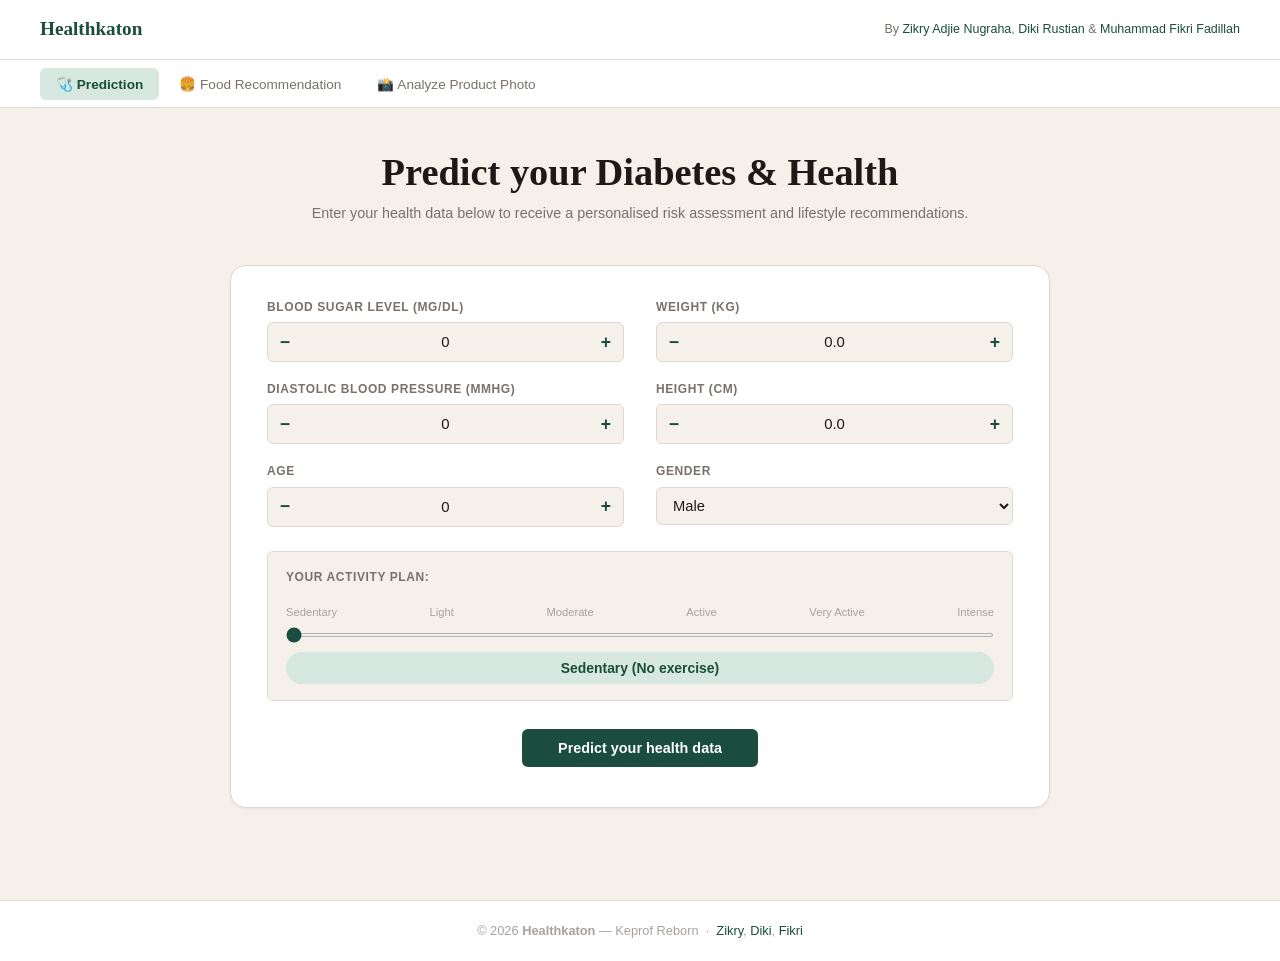
==== website/index.html @ 46f8b581 "add html website visualization" ====
<!DOCTYPE html>
<html lang="en">
<head>
  <meta charset="UTF-8" />
  <meta name="viewport" content="width=device-width, initial-scale=1.0" />
  <title>Diabetes &amp; Health Analysis</title>
  <link rel="stylesheet" href="styles.css" />
</head>
<body>

  <!-- ═══════════════════════════  HEADER  ══════════════════════════════ -->
  <header class="app-header">
    <a class="header-logo" href="#">Health<span>katon</span></a>
    <p class="header-subtitle">
      By
      <a href="https://www.linkedin.com/in/nugrahazikry" target="_blank">Zikry Adjie Nugraha</a>,
      <a href="https://www.linkedin.com/in/diki-rustian/" target="_blank">Diki Rustian</a> &amp;
      <a href="https://www.linkedin.com/in/mff/" target="_blank">Muhammad Fikri Fadillah</a>
    </p>
  </header>

  <!-- ═══════════════════════════  NAV  ════════════════════════════════ -->
  <nav class="page-nav">
    <button class="nav-btn active" data-page="prediction">🩺 Prediction</button>
    <button class="nav-btn" data-page="recommendation">🍔 Food Recommendation</button>
    <button class="nav-btn" data-page="upload">📸 Analyze Product Photo</button>
  </nav>

  <main class="container">

    <!-- ═══════════════════  PAGE 1 – PREDICTION  ══════════════════════ -->
    <section id="page-prediction" class="page active">

      <div class="page-hero">
        <h2>Predict your Diabetes &amp; Health</h2>
        <p class="page-hero-sub">Enter your health data below to receive a personalised risk assessment and lifestyle recommendations.</p>
      </div>

      <form id="predict-form" novalidate>
      <div class="form-card">
        <div class="form-grid">
          <!-- Column 1 -->
          <div class="form-col">
            <div class="form-group">
              <label for="glucose">Blood Sugar Level (mg/dL)</label>
              <div class="number-input-wrapper">
                <button type="button" class="stepper dec" data-target="glucose">−</button>
                <input type="number" id="glucose" name="glucose" min="0" max="200" value="0" />
                <button type="button" class="stepper inc" data-target="glucose">+</button>
              </div>
            </div>
            <div class="form-group">
              <label for="bloodpressure">Diastolic Blood Pressure (mmHg)</label>
              <div class="number-input-wrapper">
                <button type="button" class="stepper dec" data-target="bloodpressure">−</button>
                <input type="number" id="bloodpressure" name="bloodpressure" min="0" max="200" value="0" />
                <button type="button" class="stepper inc" data-target="bloodpressure">+</button>
              </div>
            </div>
            <div class="form-group">
              <label for="age">Age</label>
              <div class="number-input-wrapper">
                <button type="button" class="stepper dec" data-target="age">−</button>
                <input type="number" id="age" name="age" min="0" max="100" value="0" />
                <button type="button" class="stepper inc" data-target="age">+</button>
              </div>
            </div>
          </div>

          <!-- Column 2 -->
          <div class="form-col">
            <div class="form-group">
              <label for="weight">Weight (kg)</label>
              <div class="number-input-wrapper">
                <button type="button" class="stepper dec" data-target="weight" data-step="0.1">−</button>
                <input type="number" id="weight" name="weight" min="0" max="200" step="0.1" value="0.0" />
                <button type="button" class="stepper inc" data-target="weight" data-step="0.1">+</button>
              </div>
            </div>
            <div class="form-group">
              <label for="height">Height (cm)</label>
              <div class="number-input-wrapper">
                <button type="button" class="stepper dec" data-target="height" data-step="0.1">−</button>
                <input type="number" id="height" name="height" min="0" max="250" step="0.1" value="0.0" />
                <button type="button" class="stepper inc" data-target="height" data-step="0.1">+</button>
              </div>
            </div>
            <div class="form-group">
              <label for="gender">Gender</label>
              <select id="gender" name="gender" class="select-input">
                <option value="Male">Male</option>
                <option value="Female">Female</option>
              </select>
            </div>
          </div>
        </div>

        <!-- Activity Slider -->
        <div class="form-group activity-group">
          <h4>Your activity plan:</h4>
          <div class="activity-slider-labels">
            <span>Sedentary</span>
            <span>Light</span>
            <span>Moderate</span>
            <span>Active</span>
            <span>Very Active</span>
            <span>Intense</span>
          </div>
          <input type="range" id="activity" name="activity" min="0" max="5" value="0" class="activity-slider" />
          <div class="activity-display" id="activity-display">Sedentary (No exercise)</div>
        </div>

        <div class="btn-center">
          <button type="submit" class="btn-primary" id="predict-btn">
            <span class="btn-text">Predict your health data</span>
            <span class="btn-spinner hidden">⏳ Analyzing…</span>
          </button>
        </div>
      </form>

      <!-- ── Results ────────────────────────────────────────────────── -->
      <div id="prediction-results" class="hidden">

        <div id="diabetes-status-box" class="status-box"></div>

        <h3>Your health information:</h3>

        <div class="cards-row-2">
          <div class="metric-card" id="bmi-card"></div>
          <div class="metric-card" id="bmr-card"></div>
        </div>

        <div class="cards-row-3">
          <div class="metric-card" id="breakfast-cal-card"></div>
          <div class="metric-card" id="lunch-cal-card"></div>
          <div class="metric-card" id="dinner-cal-card"></div>
        </div>

        <div id="bmi-category-badge" class="bmi-badge"></div>

        <h3>Your health details:</h3>
        <div class="table-wrapper" id="health-details-table"></div>

        <h3>Healthy lifestyle recommendations:</h3>
        <div id="lifestyle-advice" class="advice-list"></div>

        <h3>Your health conclusion:</h3>
        <div id="conclusion-box" class="conclusion-box"></div>

        <!-- Navigation -->
        <h3>Choose page:</h3>
        <div class="nav-buttons-row">
          <button class="nav-page-btn" onclick="switchPage('recommendation')">🍔 Food recommendation</button>
          <button class="nav-page-btn" onclick="switchPage('upload')">📸 Analyze product photo</button>
        </div>
      </div>
    </section>

    <!-- ════════════════  PAGE 2 – FOOD RECOMMENDATION  ═══════════════ -->
    <section id="page-recommendation" class="page">

      <div class="page-title-banner">
        <h1>Food Recommendations for You</h1>
        <p class="sub">Personalised meal suggestions based on your health profile.</p>
      </div>

      <h3>Your health data:</h3>
      <div id="rec-health-cards" class="health-cards-area"></div>

      <h3>Recommended food list:</h3>
      <div id="food-grid" class="food-grid"></div>

      <h3>Choose your meal:</h3>
      <div class="meal-select-grid">
        <div class="form-group">
          <label>Choose your breakfast:</label>
          <select id="sel-breakfast" class="select-input"></select>
        </div>
        <div class="form-group">
          <label>Choose your lunch:</label>
          <select id="sel-lunch" class="select-input"></select>
        </div>
        <div class="form-group">
          <label>Choose your dinner:</label>
          <select id="sel-dinner" class="select-input"></select>
        </div>
      </div>

      <div class="btn-center">
        <button class="btn-primary" id="check-nutrition-btn">
          <span class="btn-text">Check nutrition information</span>
          <span class="btn-spinner hidden">⏳ Analyzing…</span>
        </button>
      </div>

      <div id="food-analysis-results" class="hidden">
        <h3>Your meal nutrition information:</h3>

        <div class="meal-expander" data-meal="breakfast">
          <div class="expander-header" onclick="toggleExpander(this)">
            <span>🌅 Breakfast menu</span><span class="chevron">▼</span>
          </div>
          <div class="expander-body">
            <div id="breakfast-meal-title" class="meal-title"></div>
            <div id="breakfast-meal-table" class="table-wrapper"></div>
          </div>
        </div>

        <div class="meal-expander" data-meal="lunch">
          <div class="expander-header" onclick="toggleExpander(this)">
            <span>🌤️ Lunch menu</span><span class="chevron">▼</span>
          </div>
          <div class="expander-body">
            <div id="lunch-meal-title" class="meal-title"></div>
            <div id="lunch-meal-table" class="table-wrapper"></div>
          </div>
        </div>

        <div class="meal-expander" data-meal="dinner">
          <div class="expander-header" onclick="toggleExpander(this)">
            <span>🌙 Dinner menu</span><span class="chevron">▼</span>
          </div>
          <div class="expander-body">
            <div id="dinner-meal-title" class="meal-title"></div>
            <div id="dinner-meal-table" class="table-wrapper"></div>
          </div>
        </div>

        <h3>Your food selection conclusion:</h3>
        <div id="food-conclusion-box" class="conclusion-box green"></div>
      </div>

      <h3>Choose page:</h3>
      <div class="nav-buttons-row">
        <button class="nav-page-btn" onclick="switchPage('prediction')">🩺 Back to health page</button>
        <button class="nav-page-btn" onclick="switchPage('upload')">📸 Analyze product photo</button>
      </div>
    </section>

    <!-- ══════════════════  PAGE 3 – UPLOAD FILE  ══════════════════════ -->
    <section id="page-upload" class="page">

      <div class="page-title-banner upload-banner">
        <h2>Food Composition Photo Analysis</h2>
        <p class="sub">Upload a product label photo for AI-powered nutritional analysis.</p>
      </div>

      <h3>Your health data:</h3>
      <div id="upload-health-cards" class="health-cards-area"></div>

      <h3>Upload Product Composition Photo</h3>
      <div class="upload-zone" id="upload-zone">
        <input type="file" id="file-input" accept=".jpg,.jpeg,.png" />
        <label for="file-input" class="upload-label">
          <div class="upload-icon">📂</div>
          <p>Click to choose an image or drag &amp; drop here</p>
          <p class="upload-hint">Supports: JPG, JPEG, PNG</p>
        </label>
        <div id="upload-preview" class="upload-preview hidden">
          <img id="preview-img" src="" alt="Preview" />
          <p id="preview-filename" class="preview-filename"></p>
        </div>
      </div>

      <div class="btn-center" style="margin-top:20px;">
        <button class="btn-primary" id="analyse-image-btn">
          <span class="btn-text">Analyze product image</span>
          <span class="btn-spinner hidden">⏳ Processing…</span>
        </button>
      </div>

      <!-- Note about backend -->
      <div class="info-box" id="upload-info">
        ℹ️ Upload an image to analyze nutritional composition. (AI/OCR backend required for live analysis — results below are demonstrative.)
      </div>

      <div id="image-analysis-results" class="hidden">
        <div id="uploaded-img-display"></div>

        <div id="product-type-banner" class="product-banner"></div>

        <h3>Nutritional Content:</h3>
        <div id="nutritional-content-table" class="table-wrapper"></div>

        <h3>Is the product recommended?</h3>
        <div id="product-recommendation-box" class="status-box"></div>

        <h3>Detailed reasons:</h3>
        <div id="detailed-reasons" class="advice-list"></div>

        <h3>Nutrition information:</h3>
        <div id="nutrition-info-table" class="table-wrapper"></div>

        <h3>Product information conclusion:</h3>
        <div id="image-conclusion-box" class="conclusion-box"></div>
      </div>

      <h3>Choose page:</h3>
      <div class="nav-buttons-row">
        <button class="nav-page-btn" onclick="switchPage('prediction')">🩺 Back to health page</button>
        <button class="nav-page-btn" onclick="switchPage('recommendation')">🍔 Food recommendation</button>
      </div>
    </section>

  </main>

  <footer class="app-footer">
    <p>&copy; 2026 <strong>Healthkaton</strong> — Keprof Reborn &nbsp;·&nbsp;
      <a href="https://www.linkedin.com/in/nugrahazikry" target="_blank">Zikry</a>,
      <a href="https://www.linkedin.com/in/diki-rustian/" target="_blank">Diki</a>,
      <a href="https://www.linkedin.com/in/mff/" target="_blank">Fikri</a>
    </p>
  </footer>

  <script src="app.js"></script>
</body>
</html>
---- website/styles.css ----
﻿/* â•â•â•â•â•â•â•â•â•â•â•â•â•â•â•â•â•â•â•â•â•â•â•â•â•â•â•â•â•â•â•â•â•â•â•â•â•â•â•â•â•â•â•â•â•â•â•â•â•â•â•â•â•â•â•â•â•â•â•â•â•â•â•â•â•â•â•â•â•â•â•
   Healthkaton â€” Minimal Professional Stylesheet
   Palette: warm cream background Â· dark teal accents Â· serif headings
   â•â•â•â•â•â•â•â•â•â•â•â•â•â•â•â•â•â•â•â•â•â•â•â•â•â•â•â•â•â•â•â•â•â•â•â•â•â•â•â•â•â•â•â•â•â•â•â•â•â•â•â•â•â•â•â•â•â•â•â•â•â•â•â•â•â•â•â•â•â•â• */

*, *::before, *::after { box-sizing: border-box; margin: 0; padding: 0; }

@import url('https://fonts.googleapis.com/css2?family=Playfair+Display:ital,wght@0,400;0,600;0,700;1,400&family=Inter:wght@300;400;500;600&display=swap');

:root {
  --bg:        #f5f0ea;
  --surface:   #ffffff;
  --border:    #e0d8cf;
  --teal:      #1a4d3e;
  --teal-mid:  #2d6a4f;
  --teal-lt:   #d6e8df;
  --red-soft:  #c1440e;
  --amber:     #b45309;
  --green-soft:#15803d;
  --text:      #1c1917;
  --muted:     #78716c;
  --subtle:    #a8a29e;
  --radius-sm: 6px;
  --radius:    10px;
  --radius-lg: 16px;
  --shadow-xs: 0 1px 3px rgba(0,0,0,.06);
  --shadow-sm: 0 2px 8px rgba(0,0,0,.08);
  --shadow:    0 4px 20px rgba(0,0,0,.10);
}

html { scroll-behavior: smooth; }

body {
  font-family: 'Inter', sans-serif;
  background: var(--bg);
  color: var(--text);
  min-height: 100vh;
  display: flex;
  flex-direction: column;
  font-size: 15px;
  line-height: 1.6;
}

h1, h2 { font-family: 'Playfair Display', Georgia, serif; font-weight: 700; line-height: 1.25; }
h3, h4, h5 { font-weight: 600; }

/* â”€â”€â”€ Header â”€â”€â”€â”€â”€â”€â”€â”€â”€â”€â”€â”€â”€â”€â”€â”€â”€â”€â”€â”€â”€â”€â”€â”€â”€â”€â”€â”€â”€â”€â”€â”€â”€â”€â”€â”€â”€â”€â”€â”€â”€â”€â”€â”€â”€â”€â”€â”€â”€â”€â”€â”€â”€â”€â”€â”€â”€â”€ */
.app-header {
  background: var(--surface);
  border-bottom: 1px solid var(--border);
  padding: 0 40px;
  display: flex;
  align-items: center;
  justify-content: space-between;
  height: 60px;
  position: sticky;
  top: 0;
  z-index: 200;
}
.header-logo {
  font-family: 'Playfair Display', serif;
  font-size: 1.2rem;
  font-weight: 700;
  color: var(--teal);
  text-decoration: none;
}
.header-subtitle {
  font-size: .78rem;
  color: var(--muted);
}
.header-subtitle a { color: var(--teal); text-decoration: none; }
.header-subtitle a:hover { text-decoration: underline; }

/* â”€â”€â”€ Navigation â”€â”€â”€â”€â”€â”€â”€â”€â”€â”€â”€â”€â”€â”€â”€â”€â”€â”€â”€â”€â”€â”€â”€â”€â”€â”€â”€â”€â”€â”€â”€â”€â”€â”€â”€â”€â”€â”€â”€â”€â”€â”€â”€â”€â”€â”€â”€â”€â”€â”€â”€â”€â”€â”€ */
.page-nav {
  background: var(--surface);
  border-bottom: 1px solid var(--border);
  padding: 0 40px;
  display: flex;
  align-items: center;
  gap: 4px;
  height: 48px;
  position: sticky;
  top: 60px;
  z-index: 100;
}
.nav-btn {
  background: none;
  border: none;
  color: var(--muted);
  padding: 8px 16px;
  border-radius: var(--radius-sm);
  font-size: .85rem;
  font-weight: 500;
  cursor: pointer;
  transition: color .15s, background .15s;
  white-space: nowrap;
  font-family: 'Inter', sans-serif;
}
.nav-btn:hover  { color: var(--text); background: var(--bg); }
.nav-btn.active { color: var(--teal); font-weight: 600; background: var(--teal-lt); }

@media(max-width:600px){
  .app-header { padding: 0 16px; height: auto; padding-top: 10px; padding-bottom: 10px; flex-direction: column; align-items: flex-start; gap: 4px; }
  .page-nav   { padding: 0 8px; overflow-x: auto; top: 0; height: auto; padding-top: 6px; padding-bottom: 6px; }
}

/* â”€â”€â”€ Main container â”€â”€â”€â”€â”€â”€â”€â”€â”€â”€â”€â”€â”€â”€â”€â”€â”€â”€â”€â”€â”€â”€â”€â”€â”€â”€â”€â”€â”€â”€â”€â”€â”€â”€â”€â”€â”€â”€â”€â”€â”€â”€â”€â”€â”€â”€â”€â”€â”€â”€ */
.container {
  max-width: 860px;
  margin: 0 auto;
  padding: 40px 20px 60px;
  flex: 1;
  width: 100%;
}

/* â”€â”€â”€ Pages â”€â”€â”€â”€â”€â”€â”€â”€â”€â”€â”€â”€â”€â”€â”€â”€â”€â”€â”€â”€â”€â”€â”€â”€â”€â”€â”€â”€â”€â”€â”€â”€â”€â”€â”€â”€â”€â”€â”€â”€â”€â”€â”€â”€â”€â”€â”€â”€â”€â”€â”€â”€â”€â”€â”€â”€â”€â”€â”€ */
.page        { display: none; }
.page.active { display: block; }

/* â”€â”€â”€ Page hero â”€â”€â”€â”€â”€â”€â”€â”€â”€â”€â”€â”€â”€â”€â”€â”€â”€â”€â”€â”€â”€â”€â”€â”€â”€â”€â”€â”€â”€â”€â”€â”€â”€â”€â”€â”€â”€â”€â”€â”€â”€â”€â”€â”€â”€â”€â”€â”€â”€â”€â”€â”€â”€â”€â”€ */
.page-hero { text-align: center; margin-bottom: 40px; }
.page-hero h2 {
  font-family: 'Playfair Display', serif;
  font-size: clamp(1.6rem, 4vw, 2.4rem);
  color: var(--text);
  margin-bottom: 6px;
}
.page-hero-sub { color: var(--muted); font-size: .9rem; }

/* Section labels */
.section-eyebrow {
  font-size: .7rem; font-weight: 600; letter-spacing: .1em;
  text-transform: uppercase; color: var(--subtle); margin-bottom: 4px;
}
.section-heading {
  font-family: 'Playfair Display', serif;
  font-size: 1.45rem; color: var(--text); margin-bottom: 20px;
}

/* â”€â”€â”€ Form card â”€â”€â”€â”€â”€â”€â”€â”€â”€â”€â”€â”€â”€â”€â”€â”€â”€â”€â”€â”€â”€â”€â”€â”€â”€â”€â”€â”€â”€â”€â”€â”€â”€â”€â”€â”€â”€â”€â”€â”€â”€â”€â”€â”€â”€â”€â”€â”€â”€â”€â”€â”€â”€â”€â”€ */
.form-card {
  background: var(--surface);
  border: 1px solid var(--border);
  border-radius: var(--radius-lg);
  padding: 32px 36px;
  box-shadow: var(--shadow-xs);
  margin-bottom: 32px;
}
@media(max-width:600px){ .form-card { padding: 20px 16px; } }

.form-grid {
  display: grid;
  grid-template-columns: 1fr 1fr;
  gap: 20px 32px;
  margin-bottom: 24px;
}
@media(max-width:600px){ .form-grid { grid-template-columns: 1fr; } }
.form-col { display: flex; flex-direction: column; gap: 18px; }
.form-group { display: flex; flex-direction: column; gap: 5px; }

label {
  font-size: .75rem;
  font-weight: 600;
  color: var(--muted);
  text-transform: uppercase;
  letter-spacing: .05em;
}

/* Number input */
.number-input-wrapper {
  display: flex;
  align-items: center;
  background: var(--bg);
  border: 1px solid var(--border);
  border-radius: var(--radius-sm);
  overflow: hidden;
  transition: border-color .15s;
}
.number-input-wrapper:focus-within { border-color: var(--teal); }
.number-input-wrapper input[type="number"] {
  flex: 1; border: none; background: transparent;
  padding: 9px 6px; font-size: .93rem; color: var(--text);
  text-align: center; outline: none;
  -moz-appearance: textfield;
  font-family: 'Inter', sans-serif;
}
.number-input-wrapper input[type="number"]::-webkit-outer-spin-button,
.number-input-wrapper input[type="number"]::-webkit-inner-spin-button { -webkit-appearance: none; }

.stepper {
  background: none; color: var(--teal); border: none;
  width: 34px; min-width: 34px; height: 38px;
  font-size: 1.1rem; cursor: pointer; font-weight: 700;
  display: flex; align-items: center; justify-content: center;
  transition: background .15s;
}
.stepper:hover { background: var(--teal-lt); }

/* Select */
.select-input {
  background: var(--bg); border: 1px solid var(--border);
  border-radius: var(--radius-sm); padding: 9px 12px;
  font-size: .92rem; color: var(--text); outline: none; width: 100%;
  cursor: pointer; font-family: 'Inter', sans-serif;
  transition: border-color .15s;
}
.select-input:focus { border-color: var(--teal); }

/* Activity slider */
.activity-group {
  background: var(--bg);
  border: 1px solid var(--border);
  border-radius: var(--radius-sm);
  padding: 16px 18px;
  margin-bottom: 28px;
}
.activity-group h4 {
  font-size: .75rem; font-weight: 600; text-transform: uppercase;
  letter-spacing: .05em; color: var(--muted); margin-bottom: 12px;
}
.activity-slider-labels {
  display: flex; justify-content: space-between;
  font-size: .7rem; color: var(--subtle); margin-bottom: 6px;
}
.activity-slider {
  width: 100%; accent-color: var(--teal); height: 4px; cursor: pointer;
}
.activity-display {
  margin-top: 10px; text-align: center;
  font-size: .87rem; font-weight: 600; color: var(--teal);
  background: var(--teal-lt); border-radius: 20px;
  padding: 5px 14px; display: block; width: 100%;
}

/* â”€â”€â”€ Buttons â”€â”€â”€â”€â”€â”€â”€â”€â”€â”€â”€â”€â”€â”€â”€â”€â”€â”€â”€â”€â”€â”€â”€â”€â”€â”€â”€â”€â”€â”€â”€â”€â”€â”€â”€â”€â”€â”€â”€â”€â”€â”€â”€â”€â”€â”€â”€â”€â”€â”€â”€â”€â”€â”€â”€â”€â”€ */
.btn-center { display: flex; justify-content: center; margin: 28px 0 8px; }
.btn-primary {
  background: var(--teal); color: #fff; border: none;
  padding: 11px 36px; border-radius: var(--radius-sm);
  font-size: .9rem; font-weight: 600; cursor: pointer;
  transition: background .15s, transform .1s;
  font-family: 'Inter', sans-serif;
}
.btn-primary:hover   { background: var(--teal-mid); transform: translateY(-1px); }
.btn-primary:active  { transform: translateY(0); }
.btn-primary:disabled{ background: var(--subtle); cursor: not-allowed; transform: none; }
.btn-spinner { margin-left: 4px; }
.hidden { display: none !important; }

@keyframes pulse { 0%,100%{opacity:1} 50%{opacity:.4} }
.btn-spinner { animation: pulse 1.1s infinite; }

/* Nav page buttons */
.nav-buttons-row {
  display: flex; gap: 12px; justify-content: center;
  flex-wrap: wrap; margin: 32px 0 8px;
}
.nav-page-btn {
  background: var(--surface); border: 1px solid var(--border);
  color: var(--text); padding: 10px 24px; border-radius: var(--radius-sm);
  font-size: .875rem; font-weight: 500; cursor: pointer;
  min-width: 200px; font-family: 'Inter', sans-serif;
  transition: background .15s, border-color .15s, color .15s, transform .1s;
}
.nav-page-btn:hover {
  border-color: var(--teal); color: var(--teal);
  background: var(--teal-lt); transform: translateY(-1px);
}

/* â”€â”€â”€ Divider â”€â”€â”€â”€â”€â”€â”€â”€â”€â”€â”€â”€â”€â”€â”€â”€â”€â”€â”€â”€â”€â”€â”€â”€â”€â”€â”€â”€â”€â”€â”€â”€â”€â”€â”€â”€â”€â”€â”€â”€â”€â”€â”€â”€â”€â”€â”€â”€â”€â”€â”€â”€â”€â”€â”€â”€â”€ */
.divider { border: none; border-top: 1px solid var(--border); margin: 32px 0; }

/* â”€â”€â”€ Result labels â”€â”€â”€â”€â”€â”€â”€â”€â”€â”€â”€â”€â”€â”€â”€â”€â”€â”€â”€â”€â”€â”€â”€â”€â”€â”€â”€â”€â”€â”€â”€â”€â”€â”€â”€â”€â”€â”€â”€â”€â”€â”€â”€â”€â”€â”€â”€â”€â”€â”€â”€ */
.result-label {
  font-size: .72rem; font-weight: 600; text-transform: uppercase;
  letter-spacing: .08em; color: var(--subtle); margin: 28px 0 10px;
}
.section-title {
  font-size: .72rem; font-weight: 600; text-transform: uppercase;
  letter-spacing: .08em; color: var(--subtle); margin: 28px 0 14px;
}

/* â”€â”€â”€ Status box â”€â”€â”€â”€â”€â”€â”€â”€â”€â”€â”€â”€â”€â”€â”€â”€â”€â”€â”€â”€â”€â”€â”€â”€â”€â”€â”€â”€â”€â”€â”€â”€â”€â”€â”€â”€â”€â”€â”€â”€â”€â”€â”€â”€â”€â”€â”€â”€â”€â”€â”€â”€â”€â”€ */
.status-box {
  display: flex; align-items: center; justify-content: center; gap: 10px;
  border-radius: var(--radius); padding: 13px 20px; margin-bottom: 24px;
  font-size: .95rem; font-weight: 600; border: 1px solid transparent;
}
.status-box.positive { background: #f0fdf4; color: var(--green-soft); border-color: #bbf7d0; }
.status-box.negative { background: #fff7ed; color: var(--red-soft);   border-color: #fed7aa; }
.status-dot { width: 9px; height: 9px; border-radius: 50%; flex-shrink: 0; }
.status-box.positive .status-dot { background: var(--green-soft); }
.status-box.negative .status-dot { background: var(--red-soft); }

/* â”€â”€â”€ Metric cards â”€â”€â”€â”€â”€â”€â”€â”€â”€â”€â”€â”€â”€â”€â”€â”€â”€â”€â”€â”€â”€â”€â”€â”€â”€â”€â”€â”€â”€â”€â”€â”€â”€â”€â”€â”€â”€â”€â”€â”€â”€â”€â”€â”€â”€â”€â”€â”€â”€â”€â”€â”€ */
.cards-row-2 {
  display: grid; grid-template-columns: 1fr 1fr; gap: 14px; margin-bottom: 14px;
}
.cards-row-3 {
  display: grid; grid-template-columns: repeat(3,1fr); gap: 12px; margin-bottom: 24px;
}
@media(max-width:500px){
  .cards-row-2, .cards-row-3 { grid-template-columns: 1fr 1fr; }
}
@media(max-width:380px){
  .cards-row-2, .cards-row-3 { grid-template-columns: 1fr; }
}
.metric-card {
  background: var(--surface); border: 1px solid var(--border);
  border-radius: var(--radius); padding: 16px 18px; box-shadow: var(--shadow-xs);
}
.metric-card .card-label {
  font-size: .72rem; font-weight: 600; text-transform: uppercase;
  letter-spacing: .05em; color: var(--subtle); margin-bottom: 6px;
}
.metric-card .card-value {
  font-size: 1.35rem; font-weight: 700; color: var(--text); line-height: 1.2;
  font-family: 'Playfair Display', serif;
}

/* â”€â”€â”€ Health info area â”€â”€â”€â”€â”€â”€â”€â”€â”€â”€â”€â”€â”€â”€â”€â”€â”€â”€â”€â”€â”€â”€â”€â”€â”€â”€â”€â”€â”€â”€â”€â”€â”€â”€â”€â”€â”€â”€â”€â”€â”€â”€â”€â”€â”€â”€â”€â”€ */
.health-cards-area { margin-bottom: 28px; }

/* â”€â”€â”€ BMI badge â”€â”€â”€â”€â”€â”€â”€â”€â”€â”€â”€â”€â”€â”€â”€â”€â”€â”€â”€â”€â”€â”€â”€â”€â”€â”€â”€â”€â”€â”€â”€â”€â”€â”€â”€â”€â”€â”€â”€â”€â”€â”€â”€â”€â”€â”€â”€â”€â”€â”€â”€â”€â”€â”€â”€ */
.bmi-badge {
  border-radius: var(--radius); padding: 12px 18px; margin-bottom: 24px;
  font-weight: 600; font-size: .9rem; border: 1px solid transparent;
}
.bmi-badge p { margin-top: 3px; font-size: .8rem; font-weight: 400; opacity: .85; }
.bmi-badge.underweight, .bmi-badge.obese {
  background: #fff7ed; color: var(--red-soft); border-color: #fed7aa;
}
.bmi-badge.normal  { background: #f0fdf4; color: var(--green-soft); border-color: #bbf7d0; }
.bmi-badge.overweight { background: #fffbeb; color: var(--amber); border-color: #fde68a; }

/* â”€â”€â”€ Conclusion / result box â”€â”€â”€â”€â”€â”€â”€â”€â”€â”€â”€â”€â”€â”€â”€â”€â”€â”€â”€â”€â”€â”€â”€â”€â”€â”€â”€â”€â”€â”€â”€â”€â”€â”€â”€â”€â”€â”€â”€â”€â”€ */
.conclusion-box {
  border-radius: var(--radius); padding: 14px 18px;
  font-size: .9rem; font-weight: 500; margin-bottom: 28px; line-height: 1.65;
}
.conclusion-box.positive { background: #f0fdf4; color: var(--green-soft); border: 1px solid #bbf7d0; }
.conclusion-box.negative { background: #fff7ed; color: var(--red-soft);   border: 1px solid #fed7aa; }
.conclusion-box.neutral  { background: var(--teal-lt); color: var(--teal);border: 1px solid #a7f3d0; }
/* legacy colour aliases */
.conclusion-box.green  { background: #f0fdf4; color: var(--green-soft); border: 1px solid #bbf7d0; }
.conclusion-box.red    { background: #fff7ed; color: var(--red-soft);   border: 1px solid #fed7aa; }

/* â”€â”€â”€ Tables â”€â”€â”€â”€â”€â”€â”€â”€â”€â”€â”€â”€â”€â”€â”€â”€â”€â”€â”€â”€â”€â”€â”€â”€â”€â”€â”€â”€â”€â”€â”€â”€â”€â”€â”€â”€â”€â”€â”€â”€â”€â”€â”€â”€â”€â”€â”€â”€â”€â”€â”€â”€â”€â”€â”€â”€â”€â”€ */
.table-wrapper {
  width: 100%; overflow-x: auto; margin-bottom: 24px;
  border-radius: var(--radius); border: 1px solid var(--border); box-shadow: var(--shadow-xs);
}
.table-wrapper table { width: 100%; border-collapse: collapse; }
.table-wrapper th {
  background: var(--teal); color: #fff; padding: 10px 14px; text-align: left;
  font-size: .75rem; font-weight: 600; letter-spacing: .05em; text-transform: uppercase;
}
.table-wrapper td {
  padding: 10px 14px; border-top: 1px solid var(--border);
  font-size: .87rem; vertical-align: top; color: var(--text);
}
.table-wrapper tr:hover td { background: var(--bg); }

/* â”€â”€â”€ Advice list â”€â”€â”€â”€â”€â”€â”€â”€â”€â”€â”€â”€â”€â”€â”€â”€â”€â”€â”€â”€â”€â”€â”€â”€â”€â”€â”€â”€â”€â”€â”€â”€â”€â”€â”€â”€â”€â”€â”€â”€â”€â”€â”€â”€â”€â”€â”€â”€â”€â”€â”€â”€â”€ */
.advice-list {
  background: var(--surface); border: 1px solid var(--border);
  border-radius: var(--radius); padding: 20px 24px; margin-bottom: 24px;
  font-size: .88rem; line-height: 1.75; box-shadow: var(--shadow-xs);
}
.advice-list ul { padding-left: 18px; }
.advice-list li { margin-bottom: 7px; color: var(--text); }

/* â”€â”€â”€ Page title banner â”€â”€â”€â”€â”€â”€â”€â”€â”€â”€â”€â”€â”€â”€â”€â”€â”€â”€â”€â”€â”€â”€â”€â”€â”€â”€â”€â”€â”€â”€â”€â”€â”€â”€â”€â”€â”€â”€â”€â”€â”€â”€â”€â”€â”€â”€â”€ */
.page-title-banner { text-align: center; margin-bottom: 36px; }
.page-title-banner h1, .page-title-banner h2 {
  font-family: 'Playfair Display', serif;
  font-size: clamp(1.4rem, 3.5vw, 2rem);
  color: var(--text); margin-bottom: 6px;
}
.page-title-banner .sub { color: var(--muted); font-size: .88rem; }
.upload-banner h2 { font-size: clamp(1.2rem, 2.5vw, 1.7rem); }

/* â”€â”€â”€ Food grid â”€â”€â”€â”€â”€â”€â”€â”€â”€â”€â”€â”€â”€â”€â”€â”€â”€â”€â”€â”€â”€â”€â”€â”€â”€â”€â”€â”€â”€â”€â”€â”€â”€â”€â”€â”€â”€â”€â”€â”€â”€â”€â”€â”€â”€â”€â”€â”€â”€â”€â”€â”€â”€â”€â”€ */
.food-grid {
  display: grid; grid-template-columns: repeat(3,1fr); gap: 16px; margin-bottom: 32px;
}
@media(max-width:600px){ .food-grid { grid-template-columns: 1fr; } }

.food-column h4 {
  font-size: .75rem; font-weight: 700; text-transform: uppercase;
  letter-spacing: .07em; color: var(--teal); margin-bottom: 10px;
  padding-bottom: 8px; border-bottom: 2px solid var(--teal-lt);
}

/* Food item collapsible */
.food-item-expander {
  background: var(--surface); border: 1px solid var(--border);
  border-radius: var(--radius-sm); margin-bottom: 6px; overflow: hidden;
}
.food-item-header {
  padding: 9px 12px; cursor: pointer; font-size: .83rem; font-weight: 500;
  display: flex; justify-content: space-between; align-items: center;
  color: var(--text); transition: background .15s; user-select: none;
}
.food-item-header:hover { background: var(--bg); }
.fi-chevron { font-size: .65rem; color: var(--subtle); transition: transform .2s; }
.food-item-body { display: none; padding: 8px 10px; background: var(--bg); }
.food-item-body.open { display: block; }

/* Meal select grid */
.meal-select-grid {
  display: grid; grid-template-columns: repeat(3,1fr); gap: 16px; margin-bottom: 16px;
}
@media(max-width:600px){ .meal-select-grid { grid-template-columns: 1fr; } }

/* Meal expander */
.meal-expander {
  background: var(--surface); border: 1px solid var(--border);
  border-radius: var(--radius); margin-bottom: 12px; overflow: hidden; box-shadow: var(--shadow-xs);
}
.expander-header {
  padding: 13px 18px; cursor: pointer; font-size: .9rem; font-weight: 600;
  display: flex; justify-content: space-between; align-items: center;
  color: var(--text); background: var(--bg);
  border-bottom: 1px solid var(--border); user-select: none; transition: background .15s;
}
.expander-header:hover { background: var(--teal-lt); color: var(--teal); }
.chevron { font-size: .7rem; color: var(--subtle); transition: transform .2s; }
.expander-body { padding: 18px 20px; }
.expander-body.collapsed { display: none; }
.meal-title {
  font-size: .93rem; font-weight: 600; color: var(--text);
  margin-bottom: 12px; padding-bottom: 10px; border-bottom: 1px solid var(--border);
}

/* â”€â”€â”€ Upload zone â”€â”€â”€â”€â”€â”€â”€â”€â”€â”€â”€â”€â”€â”€â”€â”€â”€â”€â”€â”€â”€â”€â”€â”€â”€â”€â”€â”€â”€â”€â”€â”€â”€â”€â”€â”€â”€â”€â”€â”€â”€â”€â”€â”€â”€â”€â”€â”€â”€â”€â”€â”€â”€ */
.upload-zone {
  border: 2px dashed var(--border); border-radius: var(--radius-lg);
  background: var(--surface); min-height: 160px;
  display: flex; flex-direction: column; align-items: center; justify-content: center;
  position: relative; transition: border-color .2s, background .2s; cursor: pointer; overflow: hidden;
}
.upload-zone:hover { border-color: var(--teal); background: var(--teal-lt); }
.upload-zone.drag-over { border-color: var(--teal); background: var(--teal-lt); }
.upload-zone input[type="file"] {
  position: absolute; inset: 0; opacity: 0; cursor: pointer; width: 100%; height: 100%;
}
.upload-label {
  display: flex; flex-direction: column; align-items: center;
  gap: 8px; pointer-events: none; padding: 28px; text-align: center;
}
.upload-icon  { font-size: 2rem; }
.upload-label p { font-size: .9rem; color: var(--muted); margin: 0; }
.upload-hint    { font-size: .78rem; color: var(--subtle) !important; }
.upload-preview {
  width: 100%; display: flex; flex-direction: column; align-items: center;
  padding: 16px; pointer-events: none;
}
.upload-preview img {
  max-height: 200px; max-width: 100%;
  border-radius: var(--radius); box-shadow: var(--shadow-sm); object-fit: contain;
}
.preview-filename { margin-top: 8px; font-size: .8rem; color: var(--muted); }

/* â”€â”€â”€ Info box â”€â”€â”€â”€â”€â”€â”€â”€â”€â”€â”€â”€â”€â”€â”€â”€â”€â”€â”€â”€â”€â”€â”€â”€â”€â”€â”€â”€â”€â”€â”€â”€â”€â”€â”€â”€â”€â”€â”€â”€â”€â”€â”€â”€â”€â”€â”€â”€â”€â”€â”€â”€â”€â”€â”€â”€ */
.info-box {
  background: var(--teal-lt); border: 1px solid #a7d9c6;
  border-radius: var(--radius-sm); padding: 11px 16px;
  margin: 16px 0; font-size: .85rem; color: var(--teal);
}

/* â”€â”€â”€ Product banner â”€â”€â”€â”€â”€â”€â”€â”€â”€â”€â”€â”€â”€â”€â”€â”€â”€â”€â”€â”€â”€â”€â”€â”€â”€â”€â”€â”€â”€â”€â”€â”€â”€â”€â”€â”€â”€â”€â”€â”€â”€â”€â”€â”€â”€â”€â”€â”€â”€â”€ */
.product-banner {
  font-family: 'Playfair Display', serif; font-size: 1.1rem; font-weight: 700;
  border-radius: var(--radius); text-align: center;
  padding: 12px 18px; margin-bottom: 20px;
  background: var(--bg); border: 1px solid var(--border); color: var(--text);
}

/* â”€â”€â”€ Image display â”€â”€â”€â”€â”€â”€â”€â”€â”€â”€â”€â”€â”€â”€â”€â”€â”€â”€â”€â”€â”€â”€â”€â”€â”€â”€â”€â”€â”€â”€â”€â”€â”€â”€â”€â”€â”€â”€â”€â”€â”€â”€â”€â”€â”€â”€â”€â”€â”€â”€â”€ */
#uploaded-img-display { text-align: center; margin-bottom: 20px; }
#uploaded-img-display img {
  max-height: 260px; max-width: 100%;
  border-radius: var(--radius); box-shadow: var(--shadow); border: 1px solid var(--border);
}
#uploaded-img-display p { margin-top: 6px; color: var(--muted); font-size: .8rem; }

/* â”€â”€â”€ Footer â”€â”€â”€â”€â”€â”€â”€â”€â”€â”€â”€â”€â”€â”€â”€â”€â”€â”€â”€â”€â”€â”€â”€â”€â”€â”€â”€â”€â”€â”€â”€â”€â”€â”€â”€â”€â”€â”€â”€â”€â”€â”€â”€â”€â”€â”€â”€â”€â”€â”€â”€â”€â”€â”€â”€â”€â”€â”€ */
.app-footer {
  background: var(--surface); border-top: 1px solid var(--border);
  padding: 20px 40px; text-align: center; color: var(--subtle); font-size: .8rem;
}
.app-footer a { color: var(--teal); text-decoration: none; }
.app-footer a:hover { text-decoration: underline; }

/* â”€â”€â”€ Misc utility â”€â”€â”€â”€â”€â”€â”€â”€â”€â”€â”€â”€â”€â”€â”€â”€â”€â”€â”€â”€â”€â”€â”€â”€â”€â”€â”€â”€â”€â”€â”€â”€â”€â”€â”€â”€â”€â”€â”€â”€â”€â”€â”€â”€â”€â”€â”€â”€â”€â”€â”€â”€ */
h3 { font-size: .8rem; font-weight: 700; text-transform: uppercase; letter-spacing: .07em; color: var(--subtle); margin: 28px 0 12px; }
h4 { font-size: .88rem; }
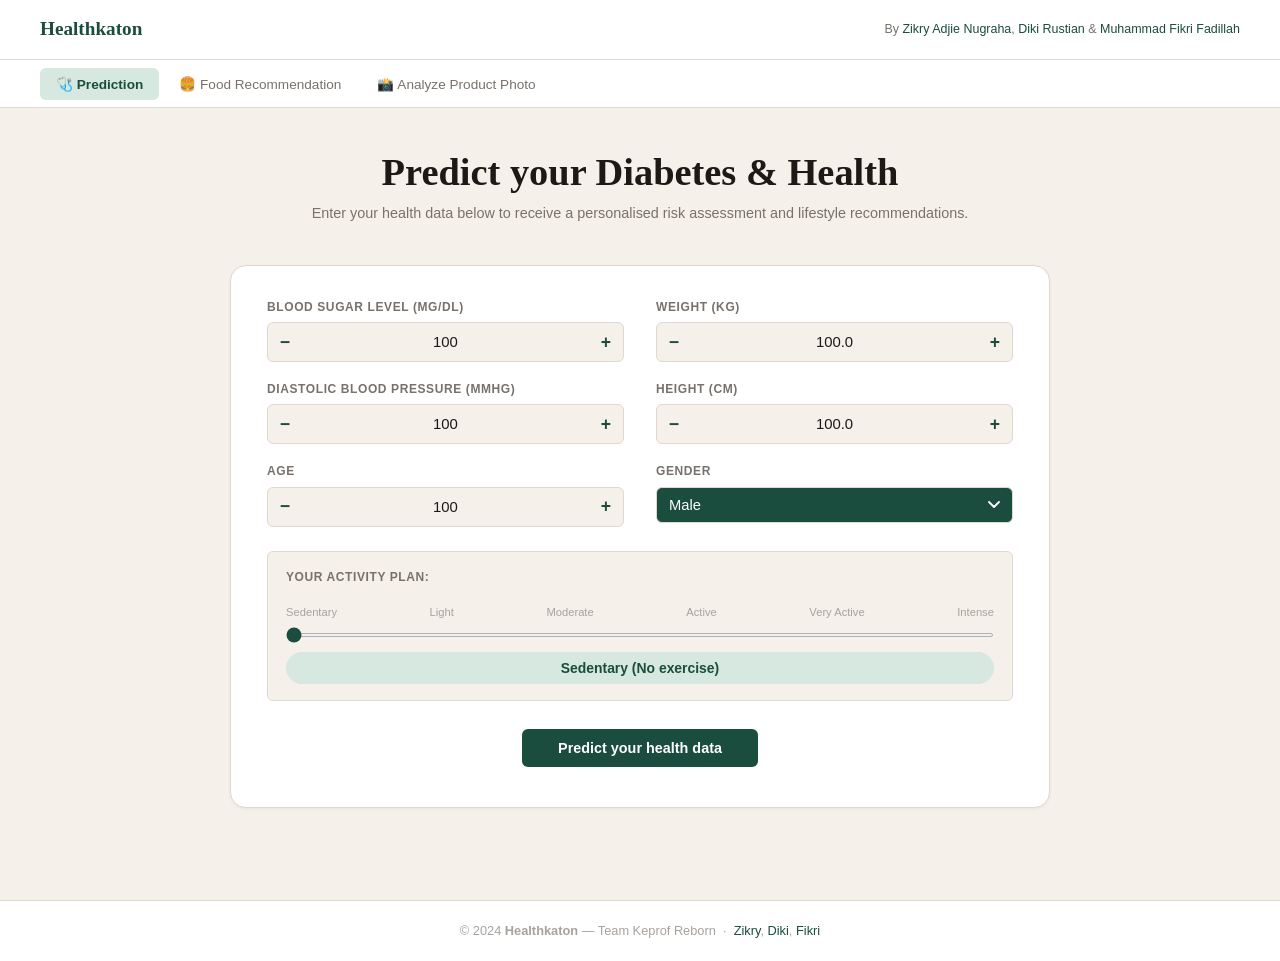
==== commit 94b70cba: "update into website" ====
--- a/website/index.html
+++ b/website/index.html
@@ -4,7 +4,7 @@
   <meta charset="UTF-8" />
   <meta name="viewport" content="width=device-width, initial-scale=1.0" />
   <title>Diabetes &amp; Health Analysis</title>
-  <link rel="stylesheet" href="styles.css" />
+  <link rel="stylesheet" href="styles.css?v=7" />
 </head>
 <body>
 
@@ -45,7 +45,7 @@
               <label for="glucose">Blood Sugar Level (mg/dL)</label>
               <div class="number-input-wrapper">
                 <button type="button" class="stepper dec" data-target="glucose">−</button>
-                <input type="number" id="glucose" name="glucose" min="0" max="200" value="0" />
+                <input type="number" id="glucose" name="glucose" min="0" max="200" value="100" />
                 <button type="button" class="stepper inc" data-target="glucose">+</button>
               </div>
             </div>
@@ -53,7 +53,7 @@
               <label for="bloodpressure">Diastolic Blood Pressure (mmHg)</label>
               <div class="number-input-wrapper">
                 <button type="button" class="stepper dec" data-target="bloodpressure">−</button>
-                <input type="number" id="bloodpressure" name="bloodpressure" min="0" max="200" value="0" />
+                <input type="number" id="bloodpressure" name="bloodpressure" min="0" max="200" value="100" />
                 <button type="button" class="stepper inc" data-target="bloodpressure">+</button>
               </div>
             </div>
@@ -61,7 +61,7 @@
               <label for="age">Age</label>
               <div class="number-input-wrapper">
                 <button type="button" class="stepper dec" data-target="age">−</button>
-                <input type="number" id="age" name="age" min="0" max="100" value="0" />
+                <input type="number" id="age" name="age" min="0" max="100" value="100" />
                 <button type="button" class="stepper inc" data-target="age">+</button>
               </div>
             </div>
@@ -73,7 +73,7 @@
               <label for="weight">Weight (kg)</label>
               <div class="number-input-wrapper">
                 <button type="button" class="stepper dec" data-target="weight" data-step="0.1">−</button>
-                <input type="number" id="weight" name="weight" min="0" max="200" step="0.1" value="0.0" />
+                <input type="number" id="weight" name="weight" min="0" max="200" step="0.1" value="100.0" />
                 <button type="button" class="stepper inc" data-target="weight" data-step="0.1">+</button>
               </div>
             </div>
@@ -81,7 +81,7 @@
               <label for="height">Height (cm)</label>
               <div class="number-input-wrapper">
                 <button type="button" class="stepper dec" data-target="height" data-step="0.1">−</button>
-                <input type="number" id="height" name="height" min="0" max="250" step="0.1" value="0.0" />
+                <input type="number" id="height" name="height" min="0" max="250" step="0.1" value="100.0" />
                 <button type="button" class="stepper inc" data-target="height" data-step="0.1">+</button>
               </div>
             </div>
@@ -167,6 +167,18 @@
       <h3>Your health data:</h3>
       <div id="rec-health-cards" class="health-cards-area"></div>
 
+      <!-- Warning shown before prediction is run -->
+      <div id="rec-prediction-warning" class="prediction-warning hidden">
+        <span class="warning-icon">⚠️</span>
+        <div>
+          <strong>Prediction required</strong>
+          <p>Please complete the <button class="warning-link" onclick="switchPage('prediction')">Prediction page</button> first to unlock your personalised food recommendations.</p>
+        </div>
+      </div>
+
+      <!-- Gated content — hidden until prediction is run -->
+      <div id="rec-gated-content" class="hidden">
+
       <h3>Recommended food list:</h3>
       <div id="food-grid" class="food-grid"></div>
 
@@ -193,6 +205,8 @@
         </button>
       </div>
 
+      </div><!-- /#rec-gated-content -->
+
       <div id="food-analysis-results" class="hidden">
         <h3>Your meal nutrition information:</h3>
 
@@ -241,29 +255,71 @@
     <section id="page-upload" class="page">
 
       <div class="page-title-banner upload-banner">
-        <h2>Food Composition Photo Analysis</h2>
+        <h1>Food Composition Photo Analysis</h1>
         <p class="sub">Upload a product label photo for AI-powered nutritional analysis.</p>
       </div>
 
       <h3>Your health data:</h3>
       <div id="upload-health-cards" class="health-cards-area"></div>
 
+      <!-- Warning shown before prediction is run -->
+      <div id="upload-prediction-warning" class="prediction-warning hidden">
+        <span class="warning-icon">⚠️</span>
+        <div>
+          <strong>Prediction required</strong>
+          <p>Please complete the <button class="warning-link" onclick="switchPage('prediction')">Prediction page</button> first to unlock the food composition analysis.</p>
+        </div>
+      </div>
+
+      <!-- Gated content — temporarily un-gated for testing -->
+      <div id="upload-gated-content">
+
       <h3>Upload Product Composition Photo</h3>
-      <div class="upload-zone" id="upload-zone">
-        <input type="file" id="file-input" accept=".jpg,.jpeg,.png" />
-        <label for="file-input" class="upload-label">
-          <div class="upload-icon">📂</div>
-          <p>Click to choose an image or drag &amp; drop here</p>
-          <p class="upload-hint">Supports: JPG, JPEG, PNG</p>
-        </label>
-        <div id="upload-preview" class="upload-preview hidden">
-          <img id="preview-img" src="" alt="Preview" />
-          <p id="preview-filename" class="preview-filename"></p>
-        </div>
-      </div>
+
+      <!-- Hidden file input — handler attached inline so it always works -->
+      <input type="file" id="file-input" accept="image/jpeg,image/png,.jpg,.jpeg,.png" style="display:none" />
+      <script>
+      document.getElementById('file-input').onchange = function() {
+        var file = this.files && this.files[0];
+        if (!file) return;
+        // Write directly into the same STATE var declared in app.js
+        STATE.uploadedImage = file;
+        var reader = new FileReader();
+        reader.onload = function(e) {
+          var d = e.target.result;
+          STATE.previewUrl = d;
+          document.getElementById('preview-img').src = d;
+          document.getElementById('preview-filename').textContent = file.name;
+          document.getElementById('upload-zone').style.display = 'none';
+          document.getElementById('upload-preview').style.display = 'flex';
+          document.getElementById('image-analysis-results').classList.add('hidden');
+          document.getElementById('upload-info').classList.remove('hidden');
+        };
+        reader.readAsDataURL(file);
+      };
+      </script>
+
+      <!-- Clickable upload area — label natively opens file picker in all browsers -->
+      <label for="file-input" id="upload-zone">
+        <span class="upload-icon">📁</span>
+        <span class="upload-label-text">CLICK TO CHOOSE AN IMAGE OR DRAG &amp; DROP HERE</span>
+        <span class="upload-label-sub">SUPPORTS: JPG, JPEG, PNG</span>
+      </label>
+
+      <!-- Debug area (temporary) - placed directly under upload zone -->
+
+      <!-- Preview shown after file is chosen -->
+      <div id="upload-preview" style="display:none; flex-direction:column; align-items:center; gap:12px; padding:24px; border:2px solid var(--border); border-radius:var(--radius-lg); background:var(--surface); margin-top:12px; position:relative;">
+        <button id="reset-upload-btn" type="button" class="btn-reset-corner" onclick="resetImageUpload()">Reset image</button>
+        <img id="preview-img" src="" alt="Preview" style="max-height:340px; max-width:100%; border-radius:10px; box-shadow:0 4px 16px rgba(0,0,0,.14); object-fit:contain;" />
+        <p id="preview-filename" style="font-size:.85rem; color:var(--muted); margin:0; font-style:italic;"></p>
+      </div>
+
+      <!-- Debug area (temporary) -->
+      <div id="upload-debug" style="display:block;margin-top:8px;color:#b33;font-size:.95rem;"></div>
 
       <div class="btn-center" style="margin-top:20px;">
-        <button class="btn-primary" id="analyse-image-btn">
+        <button class="btn-primary" id="analyse-image-btn" onclick="analyzeImage()">
           <span class="btn-text">Analyze product image</span>
           <span class="btn-spinner hidden">⏳ Processing…</span>
         </button>
@@ -274,8 +330,14 @@
         ℹ️ Upload an image to analyze nutritional composition. (AI/OCR backend required for live analysis — results below are demonstrative.)
       </div>
 
+      </div><!-- /#upload-gated-content -->
+
+      <!-- Global debug (hidden in production) -->
+      <div style="display:flex;gap:8px;align-items:center;margin-top:8px;">
+        <div id="upload-debug-global" style="display:none;color:#b33;font-size:.95rem;"></div>
+      </div>
+
       <div id="image-analysis-results" class="hidden">
-        <div id="uploaded-img-display"></div>
 
         <div id="product-type-banner" class="product-banner"></div>
 
@@ -305,13 +367,14 @@
   </main>
 
   <footer class="app-footer">
-    <p>&copy; 2026 <strong>Healthkaton</strong> — Keprof Reborn &nbsp;·&nbsp;
+    <p>&copy; 2024 <strong>Healthkaton</strong> — Team Keprof Reborn &nbsp;·&nbsp;
       <a href="https://www.linkedin.com/in/nugrahazikry" target="_blank">Zikry</a>,
       <a href="https://www.linkedin.com/in/diki-rustian/" target="_blank">Diki</a>,
       <a href="https://www.linkedin.com/in/mff/" target="_blank">Fikri</a>
     </p>
   </footer>
 
-  <script src="app.js"></script>
+  <script src="app.js?v=18"></script>
+  <!-- Debug banner removed -->
 </body>
 </html>
--- a/website/styles.css
+++ b/website/styles.css
@@ -199,13 +199,34 @@
 
 /* Select */
 .select-input {
-  background: var(--bg); border: 1px solid var(--border);
-  border-radius: var(--radius-sm); padding: 9px 12px;
-  font-size: .92rem; color: var(--text); outline: none; width: 100%;
+  background: var(--teal); border: 1px solid var(--border);
+  border-radius: var(--radius-sm); padding: 9px 36px 9px 12px;
+  font-size: .92rem; color: #ffffff; outline: none; width: 100%;
   cursor: pointer; font-family: 'Inter', sans-serif;
-  transition: border-color .15s;
-}
-.select-input:focus { border-color: var(--teal); }
+  transition: border-color .15s, background .15s;
+  -webkit-appearance: none;
+  -moz-appearance: none;
+  appearance: none;
+  background-image: url("data:image/svg+xml,%3Csvg xmlns='http://www.w3.org/2000/svg' width='12' height='8' viewBox='0 0 12 8'%3E%3Cpath d='M1 1l5 5 5-5' stroke='%23ffffff' stroke-width='1.8' fill='none' stroke-linecap='round' stroke-linejoin='round'/%3E%3C/svg%3E");
+  background-repeat: no-repeat;
+  background-position: right 12px center;
+}
+.select-input option {
+  background: var(--surface);
+  color: var(--text);
+}
+.select-input:focus { border-color: var(--teal-mid); outline: 2px solid var(--teal-lt); outline-offset: 1px; }
+
+/* Make native checkboxes/radios use white when checked */
+input[type="checkbox"], input[type="radio"] {
+  accent-color: #ffffff; /* modern browsers */
+}
+
+/* Fallback: force white background for checked boxes on older browsers */
+input[type="checkbox"]:checked {
+  background-color: #ffffff;
+  border-color: #ffffff;
+}
 
 /* Activity slider */
 .activity-group {
@@ -248,6 +269,19 @@
 .btn-spinner { margin-left: 4px; }
 .hidden { display: none !important; }
 
+/* Reset image — top-right corner of the upload preview card */
+.btn-reset-corner {
+  position: absolute; top: 12px; right: 12px;
+  background: var(--teal); color: #fff; border: none;
+  padding: 7px 16px; border-radius: var(--radius-sm);
+  font-size: .8rem; font-weight: 600; cursor: pointer;
+  font-family: 'Inter', sans-serif;
+  transition: background .15s, transform .1s;
+  z-index: 1;
+}
+.btn-reset-corner:hover  { background: var(--teal-mid); transform: translateY(-1px); }
+.btn-reset-corner:active { transform: translateY(0); }
+
 @keyframes pulse { 0%,100%{opacity:1} 50%{opacity:.4} }
 .btn-spinner { animation: pulse 1.1s infinite; }
 
@@ -350,6 +384,7 @@
 .table-wrapper {
   width: 100%; overflow-x: auto; margin-bottom: 24px;
   border-radius: var(--radius); border: 1px solid var(--border); box-shadow: var(--shadow-xs);
+  background: #fff; /* table card background */
 }
 .table-wrapper table { width: 100%; border-collapse: collapse; }
 .table-wrapper th {
@@ -359,8 +394,22 @@
 .table-wrapper td {
   padding: 10px 14px; border-top: 1px solid var(--border);
   font-size: .87rem; vertical-align: top; color: var(--text);
-}
-.table-wrapper tr:hover td { background: var(--bg); }
+  background: #fff; /* ensure row cells use white background */
+}
+.table-wrapper tr:hover td { background: #fbfbfb; }
+
+/* Limit visible rows for long nutrition tables and allow vertical scroll */
+#nutritional-content-table.table-wrapper {
+  max-height: 380px; /* roughly 7 rows visible (adjust if needed) */
+  overflow-y: auto;
+}
+
+/* Make header sticky so it remains visible while scrolling */
+.table-wrapper thead th {
+  position: sticky;
+  top: 0;
+  z-index: 3;
+}
 
 /* â”€â”€â”€ Advice list â”€â”€â”€â”€â”€â”€â”€â”€â”€â”€â”€â”€â”€â”€â”€â”€â”€â”€â”€â”€â”€â”€â”€â”€â”€â”€â”€â”€â”€â”€â”€â”€â”€â”€â”€â”€â”€â”€â”€â”€â”€â”€â”€â”€â”€â”€â”€â”€â”€â”€â”€â”€â”€ */
 .advice-list {
@@ -375,10 +424,10 @@
 .page-title-banner { text-align: center; margin-bottom: 36px; }
 .page-title-banner h1, .page-title-banner h2 {
   font-family: 'Playfair Display', serif;
-  font-size: clamp(1.4rem, 3.5vw, 2rem);
+  font-size: clamp(1.6rem, 4vw, 2.4rem);
   color: var(--text); margin-bottom: 6px;
 }
-.page-title-banner .sub { color: var(--muted); font-size: .88rem; }
+.page-title-banner .sub { color: var(--muted); font-size: .9rem; }
 .upload-banner h2 { font-size: clamp(1.2rem, 2.5vw, 1.7rem); }
 
 /* â”€â”€â”€ Food grid â”€â”€â”€â”€â”€â”€â”€â”€â”€â”€â”€â”€â”€â”€â”€â”€â”€â”€â”€â”€â”€â”€â”€â”€â”€â”€â”€â”€â”€â”€â”€â”€â”€â”€â”€â”€â”€â”€â”€â”€â”€â”€â”€â”€â”€â”€â”€â”€â”€â”€â”€â”€â”€â”€â”€ */
@@ -435,33 +484,18 @@
 }
 
 /* â”€â”€â”€ Upload zone â”€â”€â”€â”€â”€â”€â”€â”€â”€â”€â”€â”€â”€â”€â”€â”€â”€â”€â”€â”€â”€â”€â”€â”€â”€â”€â”€â”€â”€â”€â”€â”€â”€â”€â”€â”€â”€â”€â”€â”€â”€â”€â”€â”€â”€â”€â”€â”€â”€â”€â”€â”€â”€ */
-.upload-zone {
+/* ─── Upload zone ──────────────────────────────────────────────────────── */
+#upload-zone {
+  display: flex; flex-direction: column; align-items: center; justify-content: center;
+  gap: 10px; padding: 40px 28px; cursor: pointer; text-align: center;
   border: 2px dashed var(--border); border-radius: var(--radius-lg);
-  background: var(--surface); min-height: 160px;
-  display: flex; flex-direction: column; align-items: center; justify-content: center;
-  position: relative; transition: border-color .2s, background .2s; cursor: pointer; overflow: hidden;
-}
-.upload-zone:hover { border-color: var(--teal); background: var(--teal-lt); }
-.upload-zone.drag-over { border-color: var(--teal); background: var(--teal-lt); }
-.upload-zone input[type="file"] {
-  position: absolute; inset: 0; opacity: 0; cursor: pointer; width: 100%; height: 100%;
-}
-.upload-label {
-  display: flex; flex-direction: column; align-items: center;
-  gap: 8px; pointer-events: none; padding: 28px; text-align: center;
-}
-.upload-icon  { font-size: 2rem; }
-.upload-label p { font-size: .9rem; color: var(--muted); margin: 0; }
-.upload-hint    { font-size: .78rem; color: var(--subtle) !important; }
-.upload-preview {
-  width: 100%; display: flex; flex-direction: column; align-items: center;
-  padding: 16px; pointer-events: none;
-}
-.upload-preview img {
-  max-height: 200px; max-width: 100%;
-  border-radius: var(--radius); box-shadow: var(--shadow-sm); object-fit: contain;
-}
-.preview-filename { margin-top: 8px; font-size: .8rem; color: var(--muted); }
+  background: var(--surface); transition: border-color .2s, background .2s;
+  user-select: none;
+}
+#upload-zone:hover { border-color: var(--teal); background: var(--teal-lt); }
+.upload-icon       { font-size: 2.2rem; }
+.upload-label-text { font-size: .85rem; font-weight: 600; letter-spacing: .05em; color: var(--muted); }
+.upload-label-sub  { font-size: .75rem; color: var(--subtle, #aaa); }
 
 /* â”€â”€â”€ Info box â”€â”€â”€â”€â”€â”€â”€â”€â”€â”€â”€â”€â”€â”€â”€â”€â”€â”€â”€â”€â”€â”€â”€â”€â”€â”€â”€â”€â”€â”€â”€â”€â”€â”€â”€â”€â”€â”€â”€â”€â”€â”€â”€â”€â”€â”€â”€â”€â”€â”€â”€â”€â”€â”€â”€â”€ */
 .info-box {
@@ -479,12 +513,7 @@
 }
 
 /* â”€â”€â”€ Image display â”€â”€â”€â”€â”€â”€â”€â”€â”€â”€â”€â”€â”€â”€â”€â”€â”€â”€â”€â”€â”€â”€â”€â”€â”€â”€â”€â”€â”€â”€â”€â”€â”€â”€â”€â”€â”€â”€â”€â”€â”€â”€â”€â”€â”€â”€â”€â”€â”€â”€â”€ */
-#uploaded-img-display { text-align: center; margin-bottom: 20px; }
-#uploaded-img-display img {
-  max-height: 260px; max-width: 100%;
-  border-radius: var(--radius); box-shadow: var(--shadow); border: 1px solid var(--border);
-}
-#uploaded-img-display p { margin-top: 6px; color: var(--muted); font-size: .8rem; }
+/* uploaded image display removed */
 
 /* â”€â”€â”€ Footer â”€â”€â”€â”€â”€â”€â”€â”€â”€â”€â”€â”€â”€â”€â”€â”€â”€â”€â”€â”€â”€â”€â”€â”€â”€â”€â”€â”€â”€â”€â”€â”€â”€â”€â”€â”€â”€â”€â”€â”€â”€â”€â”€â”€â”€â”€â”€â”€â”€â”€â”€â”€â”€â”€â”€â”€â”€â”€ */
 .app-footer {
@@ -497,3 +526,44 @@
 /* â”€â”€â”€ Misc utility â”€â”€â”€â”€â”€â”€â”€â”€â”€â”€â”€â”€â”€â”€â”€â”€â”€â”€â”€â”€â”€â”€â”€â”€â”€â”€â”€â”€â”€â”€â”€â”€â”€â”€â”€â”€â”€â”€â”€â”€â”€â”€â”€â”€â”€â”€â”€â”€â”€â”€â”€â”€ */
 h3 { font-size: .8rem; font-weight: 700; text-transform: uppercase; letter-spacing: .07em; color: var(--subtle); margin: 28px 0 12px; }
 h4 { font-size: .88rem; }
+
+/* Larger section headings per user request */
+/* Recommendation page headings */
+#page-recommendation h3 {
+  font-size: 1.05rem; /* slightly larger */
+  color: var(--text);
+}
+
+/* Upload / Analyze page headings */
+#page-upload h3 {
+  font-size: 1.05rem;
+  color: var(--text);
+}
+
+/* Prediction page headings */
+#page-prediction h3 {
+  font-size: 1.05rem;
+  color: var(--text);
+}
+
+
+/*  Prediction-required warning  */
+.prediction-warning {
+  display: flex;
+  align-items: flex-start;
+  gap: 14px;
+  background: #fffbeb;
+  border: 1px solid #fde68a;
+  border-radius: var(--radius);
+  padding: 18px 22px;
+  margin-bottom: 28px;
+}
+.warning-icon { font-size: 1.4rem; flex-shrink: 0; line-height: 1; margin-top: 2px; }
+.prediction-warning strong { font-size: .92rem; color: var(--amber); display: block; margin-bottom: 3px; }
+.prediction-warning p { font-size: .87rem; color: var(--muted); margin: 0; line-height: 1.55; }
+.warning-link {
+  background: none; border: none; padding: 0;
+  color: var(--teal); font-size: .87rem; font-weight: 600;
+  cursor: pointer; text-decoration: underline; font-family: 'Inter', sans-serif;
+}
+.warning-link:hover { color: var(--teal-mid); }
